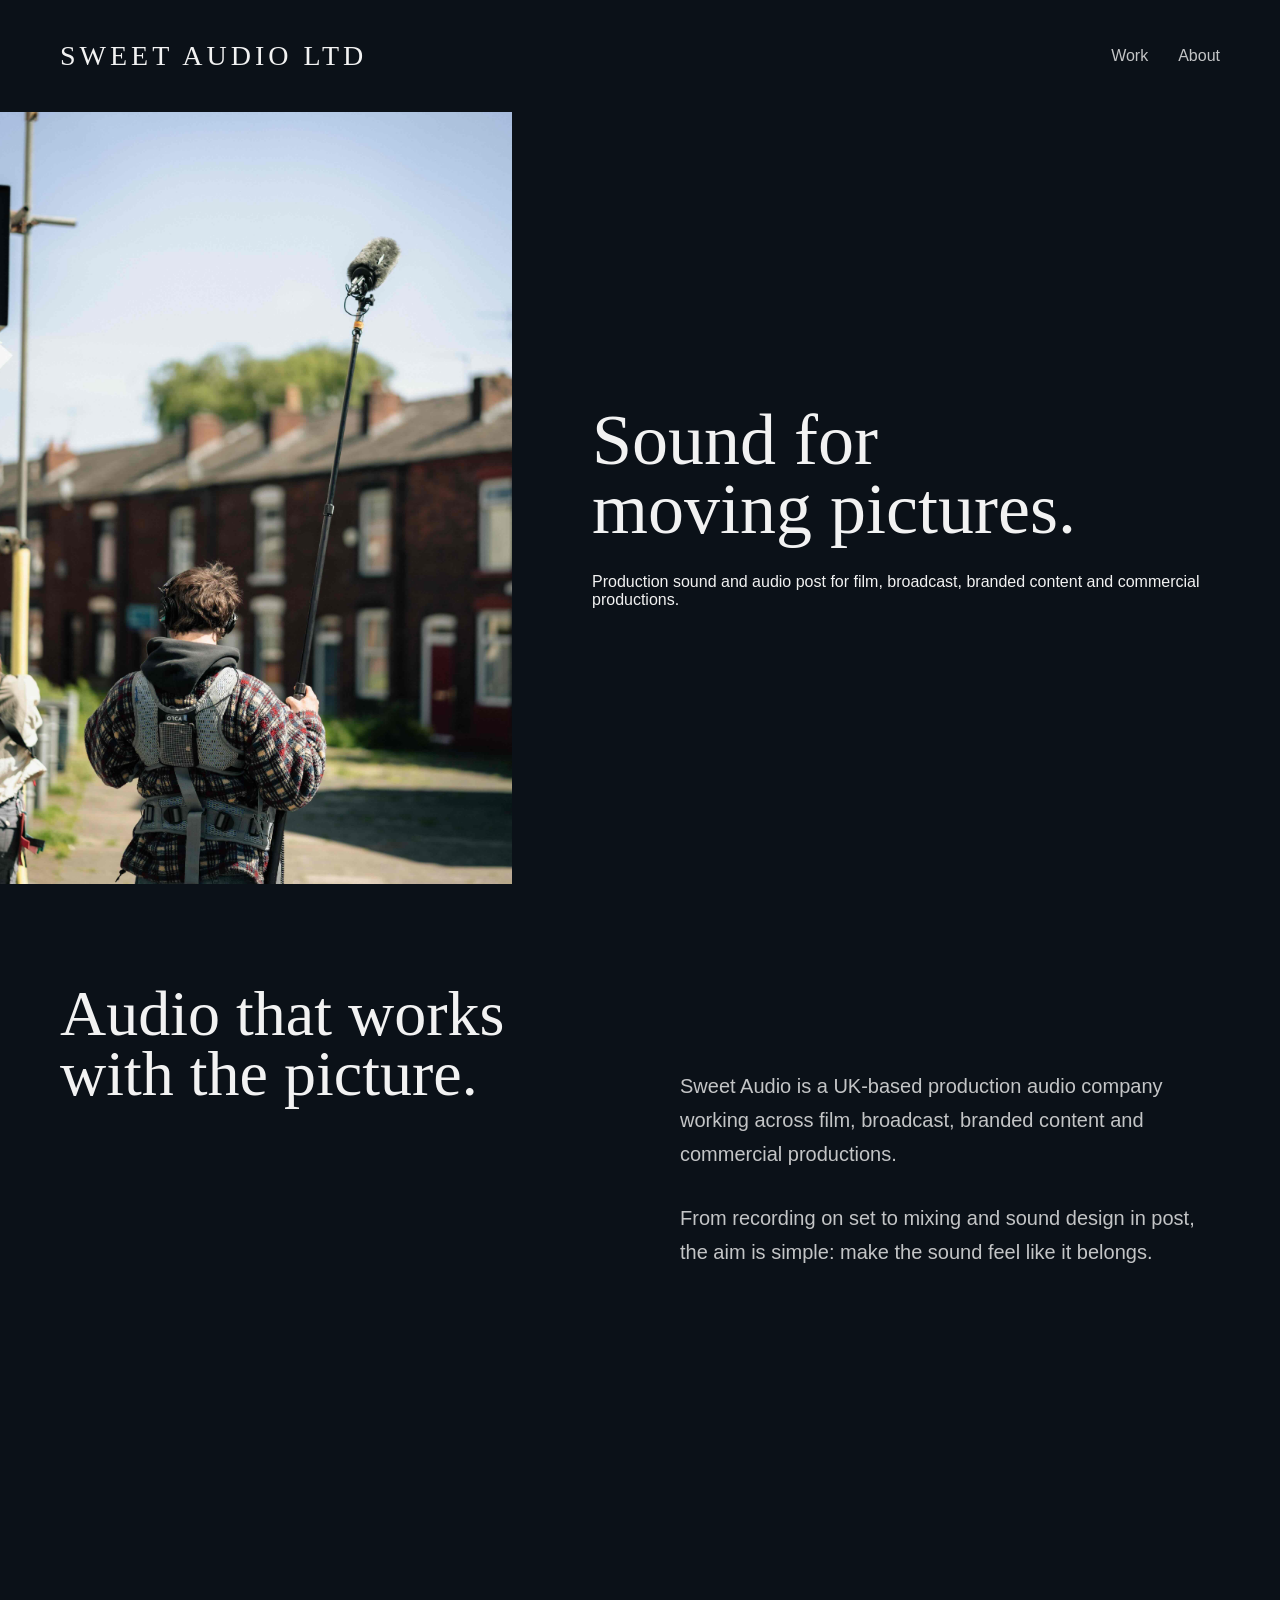
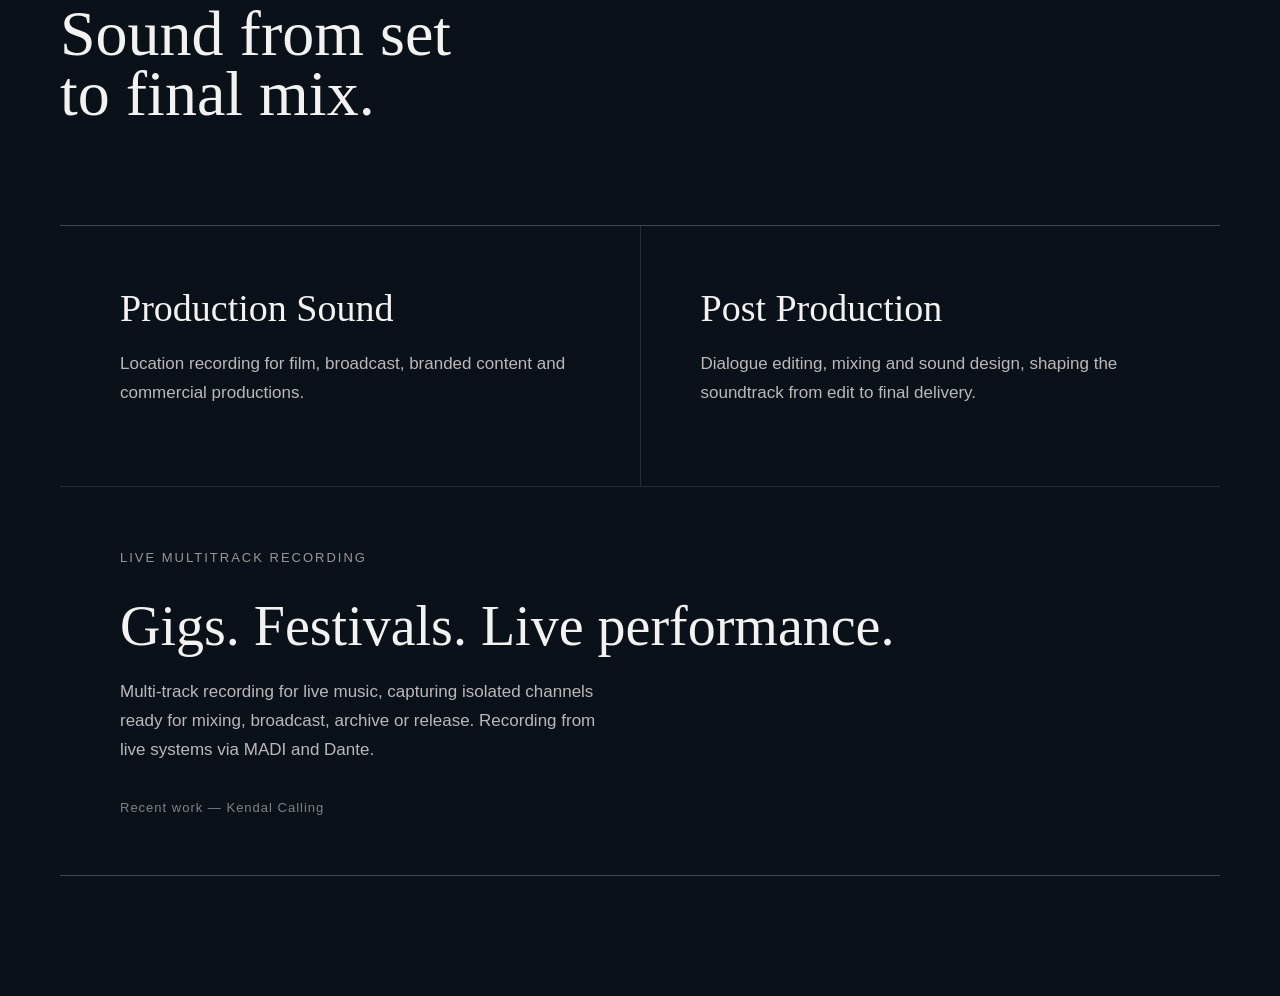
==== about.html @ 5f6ac68c "fix about" ====
<!DOCTYPE html>
<html lang="en">

<head>
  <meta charset="UTF-8">
  <meta name="viewport" content="width=device-width, initial-scale=1.0">

  <title>About — Sweet Audio Ltd</title>

  <link rel="stylesheet" href="css/style.css">
</head>

<body>

 <nav>
  <a class="logo" href="/">SWEET AUDIO LTD</a>

  <div class="nav-links">
    <a href="/work">Work</a>
    <a href="/about">About</a>
  </div>
</nav>

<main>

  <section class="about-intro">

    <div class="about-intro-image">
      <img src="images/bts/portrait.webp" alt="Sweet Audio on set">
    </div>

    <div class="about-intro-text">

      <h1>Sound for<br>moving pictures.</h1>

      <p class="about-lead">
        Production sound and audio post for film, broadcast,
        branded content and commercial productions.
      </p>
    </div>

  </section>
  
  <section class="about-story">

  <div class="about-story-heading">
    <h2>Audio that works<br>with the picture.</h2>
  </div>

  <div class="about-story-text">
    <p>
      Sweet Audio is a UK-based production audio company working across
      film, broadcast, branded content and commercial productions.
    </p>

    <p>
      From recording on set to mixing and sound design in post, the aim
      is simple: make the sound feel like it belongs.
    </p>
  </div>

</section>

<section class="about-services">

  <div class="about-services-heading">
    <h2>Sound from set<br>to final mix.</h2>
  </div>

  <div class="services-grid">

    <div class="service">
      <h3>Production Sound</h3>
      <p>
        Location recording for film, broadcast, branded content
        and commercial productions.
      </p>
    </div>

    <div class="service">
      <h3>Post Production</h3>
      <p>
        Dialogue editing, mixing and sound design, shaping the
        soundtrack from edit to final delivery.
      </p>
    </div>

    <div class="service service-wide">
      <p class="service-kicker">LIVE MULTITRACK RECORDING</p>
      <h3>Gigs. Festivals. Live performance.</h3>
      <p>
        Multi-track recording for live music, capturing isolated
        channels ready for mixing, broadcast, archive or release.
        Recording from live systems via MADI and Dante.
      </p>
      <span class="service-credit">Recent work — Kendal Calling</span>
    </div>

  </div>

</section>

</main>

</body>
</html>
---- css/style.css ----
*{
  margin:0;
  padding:0;
  box-sizing:border-box;
}

body{
  background:#0b1118;
  color:#f2f2f2;
  font-family:'Inter',sans-serif;
}

a{
  color:inherit;
  text-decoration:none;
}

.hero{
  height:100vh;
  position:relative;
  overflow:hidden;
}

.hero-bg{
  position:absolute;
  inset:0;

  background:
    linear-gradient(rgba(5,8,12,.65),rgba(5,8,12,.75)),
    url('../images/bts/hero.webp');

  background-size:cover;
  background-position:center;

  transform:scale(1.03);

  will-change: transform;

  opacity:0;

  animation:
    heroFade 1.2s ease forwards,
    slowZoom 30s linear infinite alternate;
}

@keyframes slowZoom{
  from{
    transform:scale(1.03);
  }

  to{
    transform:scale(1.05);
  }
}

@keyframes heroFade{
  from{
    opacity:0;
  }

  to{
    opacity:1;
  }
}

nav{
  position:relative;
  z-index:2;

  display:flex;
  justify-content:space-between;
  align-items:center;

  padding:40px 60px;
}

.logo{
  font-family:'Cormorant Garamond',serif;
  font-size:28px;
  letter-spacing:4px;
}

.nav-links{
  display:flex;
  gap:30px;
}

.nav-links a{
  opacity:.8;
  transition:.3s;
}

.nav-links a:hover{
  opacity:1;
}

.hero-content{
  position:relative;
  z-index:2;

  max-width:900px;

  padding:140px 60px;
}

.hero-content h1{
  font-family:'Cormorant Garamond',serif;

  font-size:88px;
  line-height:.95;

  font-weight:600;

  margin-bottom:30px;
}

.hero-content p{
  max-width:550px;

  font-size:18px;
  line-height:1.7;

  opacity:.8;

  margin-bottom:40px;
}

.cta{
  border:1px solid rgba(255,255,255,.2);

  padding:16px 28px;

  display:inline-block;

  transition:.3s;
}

.cta:hover{
  background:white;
  color:black;
}

.featured{
  padding:35px 60px;
}

.section-title{
  font-family:'Cormorant Garamond',serif;

  font-size:56px;

  margin-bottom:60px;
}

.projects-grid{
  display:grid;

  grid-template-columns:repeat(auto-fit,minmax(280px,1fr));

  gap:30px;
}

.project-card{
  position:relative;

  overflow:hidden;

  background:#111927;
}

.project-card img{
  width:100%;
  height:500px;

  object-fit:cover;

  transition:1s;
}

.project-card:hover img{
  transform:scale(1.05);
}

.project-overlay{
  position:absolute;

  inset:0;

  display:flex;
  flex-direction:column;
  justify-content:flex-end;

  padding:30px;

  background:linear-gradient(transparent,rgba(0,0,0,.85));
}

.project-overlay h3{
  font-size:30px;

  font-family:'Cormorant Garamond',serif;
}

.project-overlay p{
  opacity:.7;

  margin-top:10px;
}

.logo-strip{
  overflow:hidden;

  padding:20px 0;
  margin-bottom:35px;
  
  background:rgba(255,255,255,.05);

  border-top:1px solid rgba(255,255,255,.06);
  border-bottom:1px solid rgba(255,255,255,.06);
}


.logo-track{
  display:flex;
  align-items:center;

  gap:55px;

  width:max-content;
  cursor:grab;
  user-select:none;

  will-change:transform;
}

.logo-track:active{
  cursor:grabbing;
}

.logo-track img{
  height:70px;

  width:auto;

  object-fit:contain;

  opacity:.8;

  filter:
    grayscale(10%)
    brightness(95%);

  transition:0.5s;
}

.logo-track img:hover{
  opacity:1;

  transform:scale(1.3);

  filter:
    grayscale(0%)
    brightness(100%);
}

.about-preview{
  display:grid;

  grid-template-columns:1fr 1fr;

  min-height:700px;
}

.about-image img{
  width:100%;
  height:100%;

  object-fit:cover;
}

.about-text{
  padding:100px;

  display:flex;
  flex-direction:column;
  justify-content:center;
}

.about-text h2{
  font-size:64px;

  font-family:'Cormorant Garamond',serif;

  margin-bottom:30px;
}

.about-text p{
  line-height:1.8;

  opacity:.8;

  max-width:500px;

  margin-bottom:30px;
}

@media(max-width:900px){

  .hero-content h1{
    font-size:56px;
  }

  nav{
    padding:30px;
  }

  .hero-content{
    padding:120px 30px;
  }

  .featured{
    padding:80px 30px;
  }

  .about-preview{
    grid-template-columns:1fr;
  }

  .about-text{
    padding:60px 30px;
  }

}

.project-fallback{
  height:500px;

  display:flex;
  flex-direction:column;
  justify-content:flex-end;

  padding:40px;

  background:
    linear-gradient(
      rgba(10,15,20,.3),
      rgba(10,15,20,.95)
    ),
    url('../images/bts/hero.jpg');

  background-size:cover;
  background-position:center;

  transition:1s;
}

.project-card:hover .project-fallback{
  transform:scale(1.03);
}

.project-fallback span{
  opacity:.6;

  margin-bottom:12px;

  letter-spacing:2px;

  text-transform:uppercase;

  font-size:12px;
}

.project-fallback h3{
  font-size:38px;

  line-height:1.1;

  font-family:'Cormorant Garamond',serif;
}

.project-overlay span{

  margin-top:12px;

  opacity:.65;

  font-size:14px;

  line-height:1.5;

}

.instagram-section{
    padding: 120px 5vw;
}

.instagram-section h2{
    font-size: 64px;
    font-weight: 300;
    margin-bottom: 60px;
}

.instagram-grid{
    display: grid;
    grid-template-columns: repeat(auto-fit,minmax(320px,1fr));
    gap: 40px;
}

.instagram-media{
    background: #111;
    border-radius: 12px;
    overflow: hidden;
}

.project-card{
  position:relative;

  overflow:hidden;

  background:#111927;

  opacity:0;
  transform:translateY(40px);

  animation:projectFade .8s ease forwards;
}

@keyframes projectFade{

  to{
    opacity:1;
    transform:translateY(0);
  }

}

.about-intro {
  display: grid;
  grid-template-columns: 0.8fr 1.2fr;
  min-height: 80vh;
}

.about-story {
  display: grid;
  grid-template-columns: 1fr 1fr;
  gap: 80px;
  padding: 100px 60px;
  min-height: 600px;
}

.about-story-heading p {
  font-size: 13px;
  letter-spacing: 2px;
  opacity: .6;
  margin-bottom: 30px;
}

.about-story-heading h2 {
  font-family: 'Cormorant Garamond', serif;
  font-size: 64px;
  line-height: .95;
  font-weight: 400;
  margin: 0;
}

.about-story-text {
  align-self: center;
  max-width: 560px;
}

.about-story-text p {
  font-size: 20px;
  line-height: 1.7;
  opacity: .8;
  margin-bottom: 30px;
}

.about-intro-image {
  overflow: hidden;
}

.about-intro-image img {
  width: 100%;
  height: 100%;
  object-fit: cover;
}

.about-intro-text {
  padding: 80px;
  display: flex;
  flex-direction: column;
  justify-content: center;
}

.about-intro-text {
  padding: 80px;
  display: flex;
  flex-direction: column;
  justify-content: center;
}

.about-intro-text h1 {
  font-family:'Cormorant Garamond',serif;
  font-size:72px;
  line-height:.95;
  font-weight:400;
  margin:20px 0 30px;
}

.about-services {
  padding: 120px 60px;
}

.about-services-heading {
  display: grid;
  grid-template-columns: 1fr 1fr;
  gap: 80px;
  margin-bottom: 100px;
}

.about-services-heading p {
  font-size: 13px;
  letter-spacing: 2px;
  opacity: .6;
}

.about-services-heading h2 {
  font-family: 'Cormorant Garamond', serif;
  font-size: 64px;
  line-height: .95;
  font-weight: 400;
  margin: 0;
}

.services-grid {
  display: grid;
  grid-template-columns: 1fr 1fr;
  gap: 1px;
  background: rgba(255,255,255,.12);
  border-top: 1px solid rgba(255,255,255,.12);
  border-bottom: 1px solid rgba(255,255,255,.12);
}

.service {
  padding: 60px;
  min-height: 260px;
  background: #0b1118;
}

.service h3 {
  font-family: 'Cormorant Garamond', serif;
  font-size: 38px;
  font-weight: 400;
  margin-bottom: 20px;
}

.service p {
  max-width: 500px;
  font-size: 17px;
  line-height: 1.7;
  opacity: .75;
}

.service-wide {
  grid-column: 1 / -1;
  min-height: 320px;
}

.service-kicker {
  font-size: 13px !important;
  letter-spacing: 2px;
  opacity: .6 !important;
  margin-bottom: 25px;
}

.service-wide h3 {
  font-size: 56px;
}

.service-credit {
  display: block;
  margin-top: 35px;
  font-size: 13px;
  letter-spacing: 1px;
  opacity: .5;
}
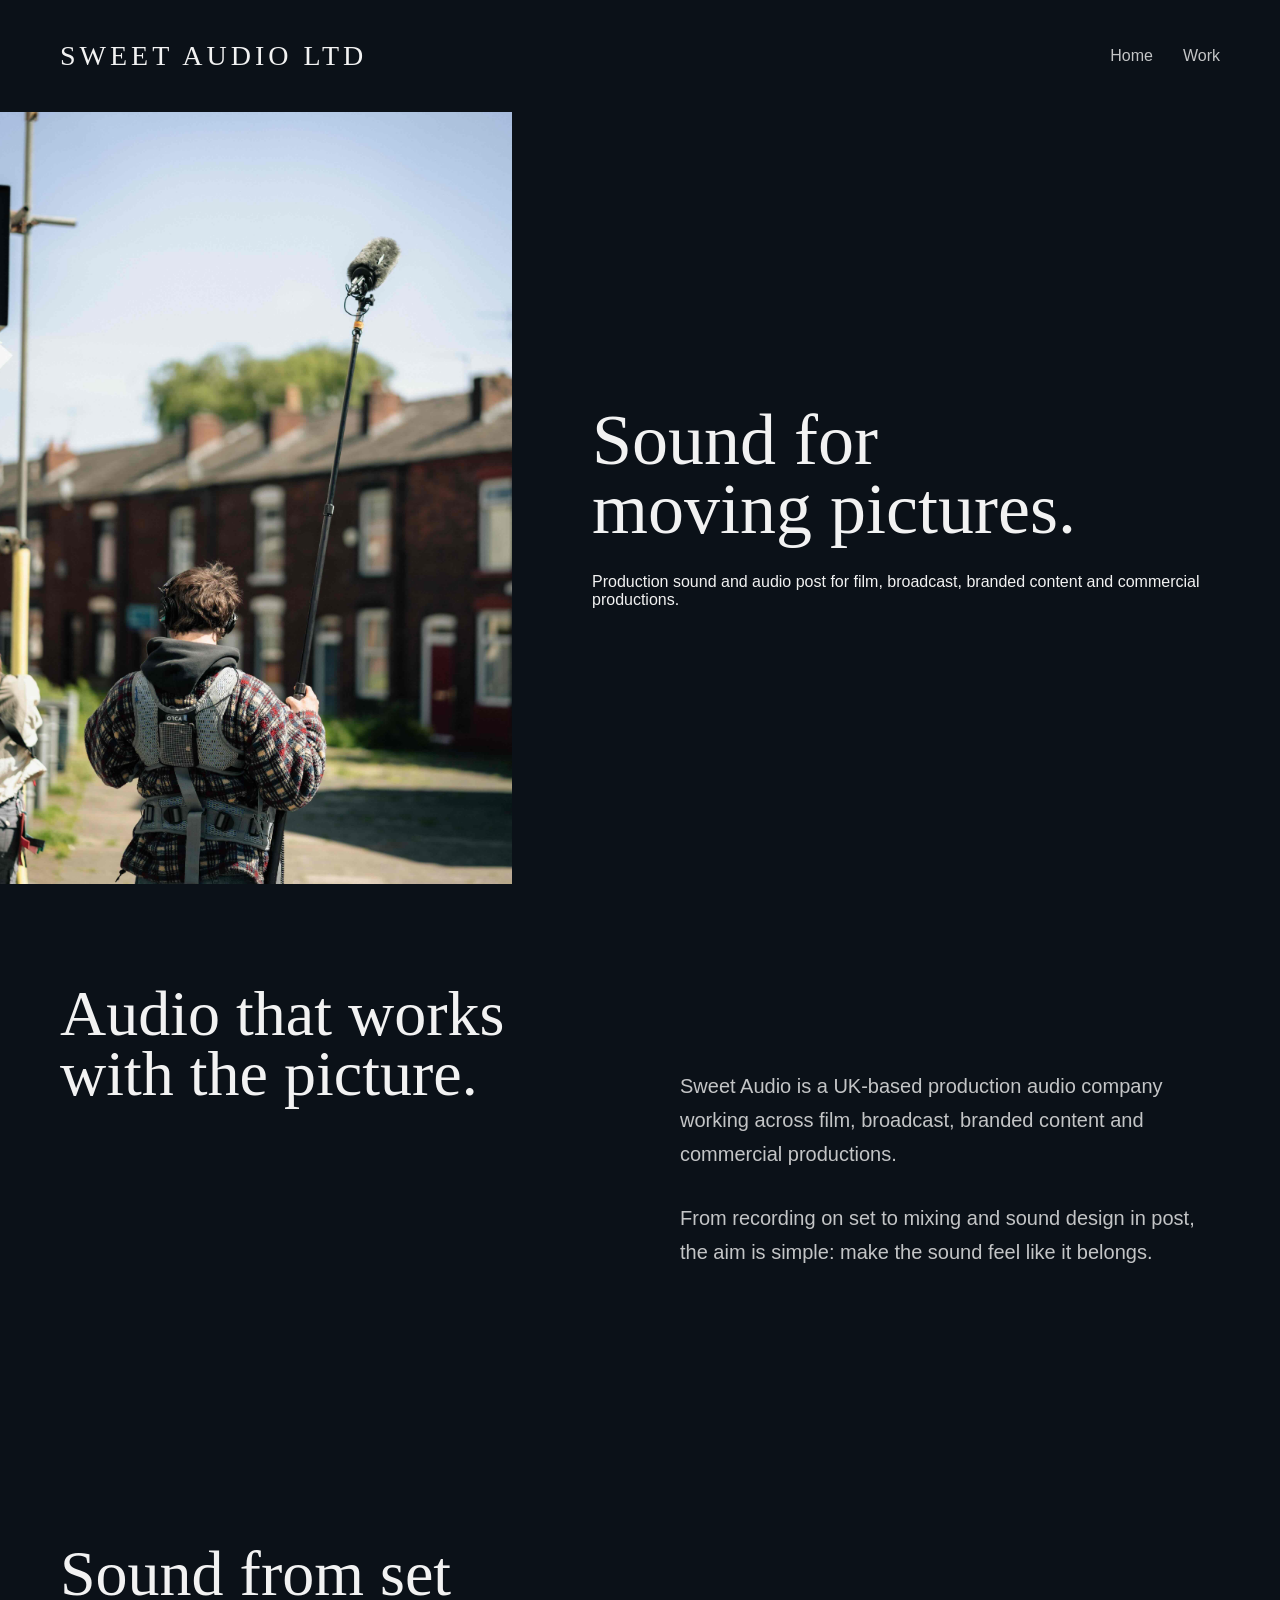
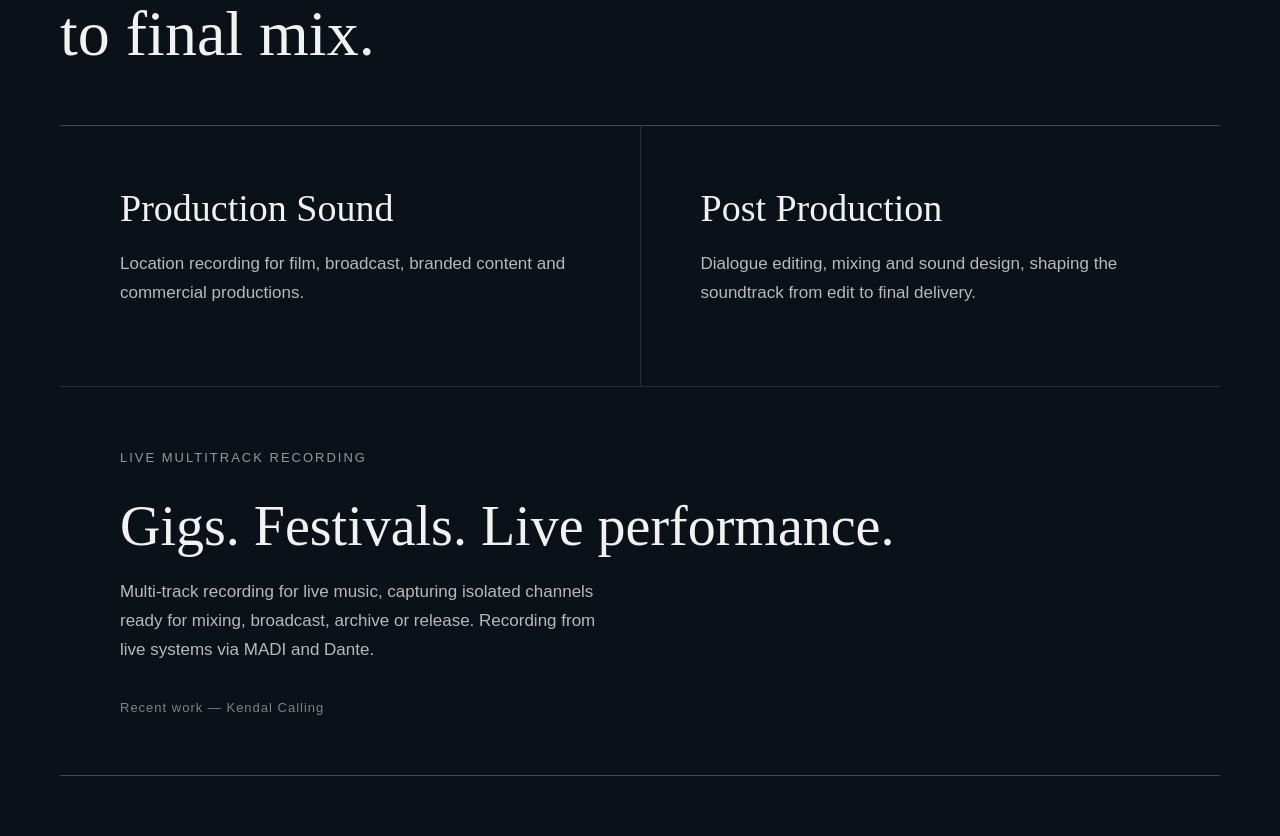
==== commit d11f7213: "nav links" ====
--- a/about.html
+++ b/about.html
@@ -16,9 +16,9 @@
   <a class="logo" href="/">SWEET AUDIO LTD</a>
 
   <div class="nav-links">
-    <a href="/work">Work</a>
-    <a href="/about">About</a>
-  </div>
+  <a href="/">Home</a>
+  <a href="/work">Work</a>
+</div>
 </nav>
 
 <main>
--- a/css/style.css
+++ b/css/style.css
@@ -508,14 +508,14 @@
 }
 
 .about-services {
-  padding: 120px 60px;
+  padding: 60px 60px;
 }
 
 .about-services-heading {
   display: grid;
   grid-template-columns: 1fr 1fr;
   gap: 80px;
-  margin-bottom: 100px;
+  margin-bottom: 60px;
 }
 
 .about-services-heading p {
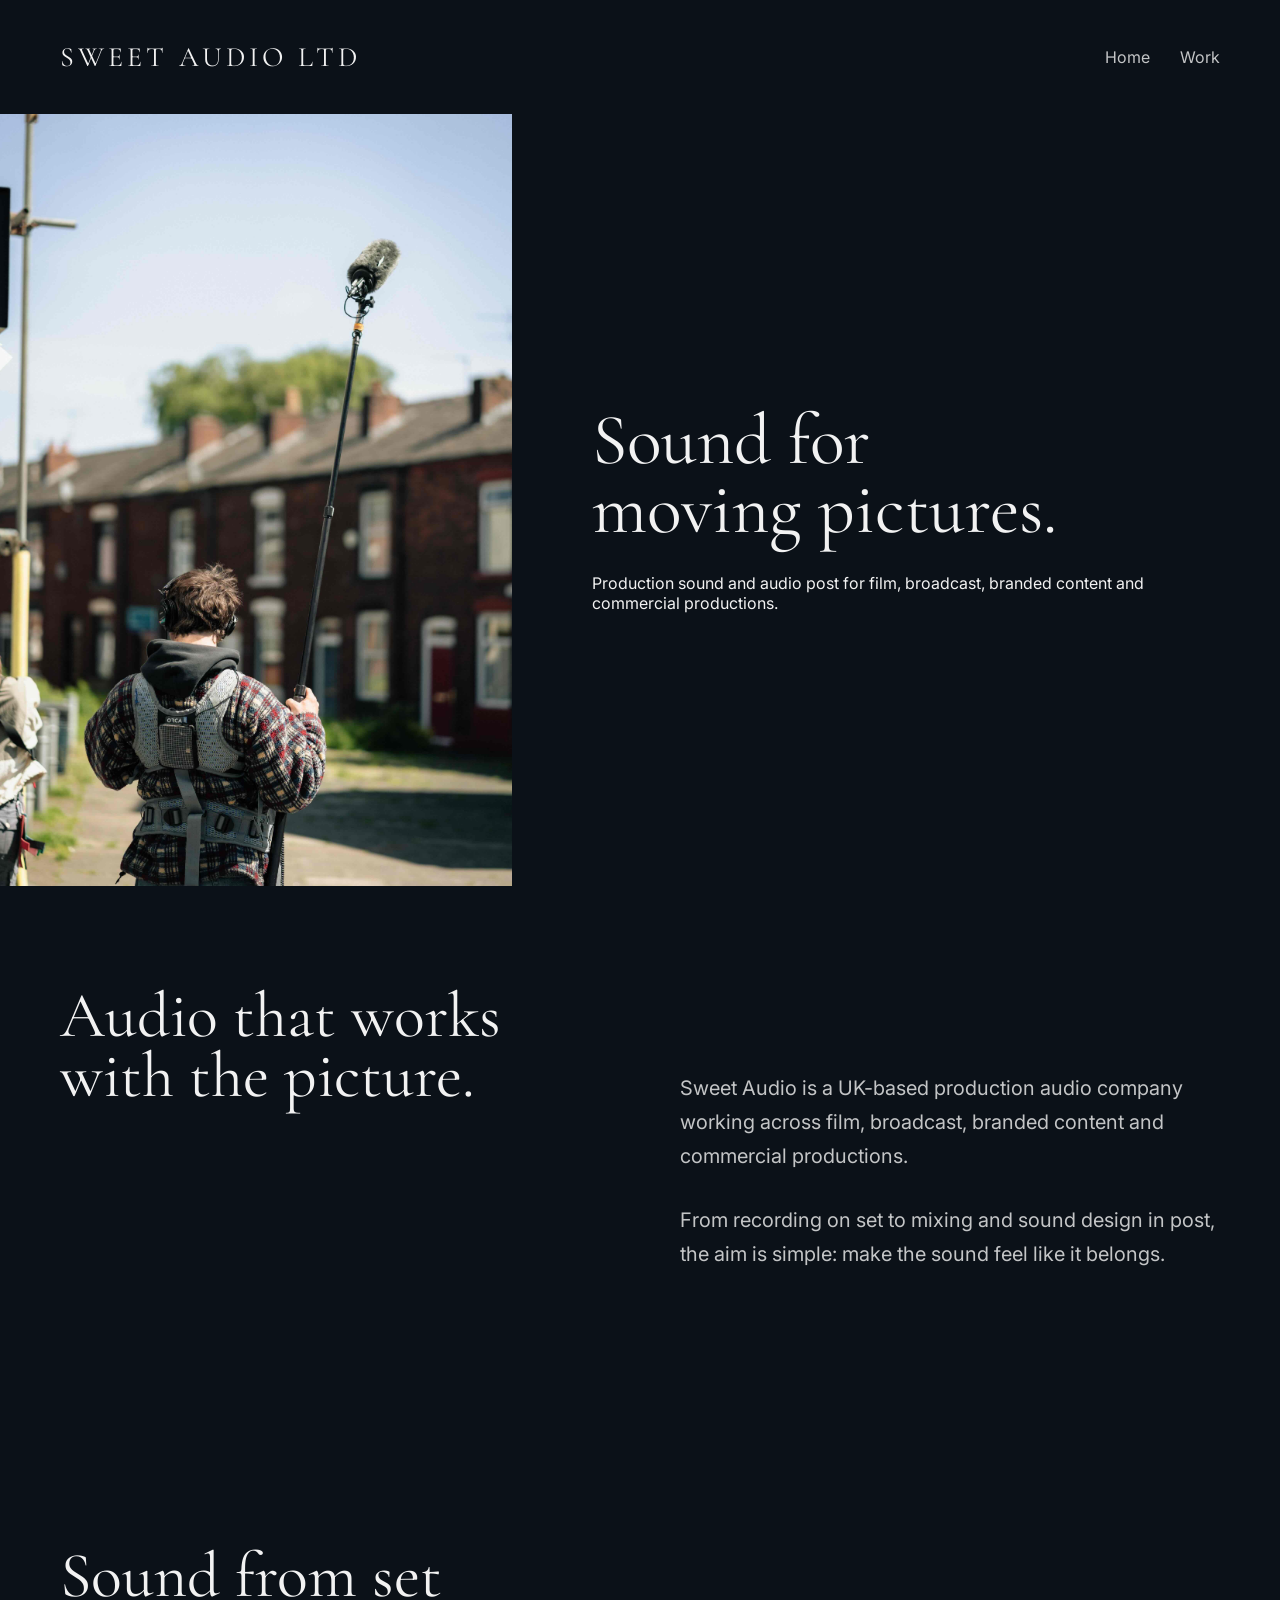
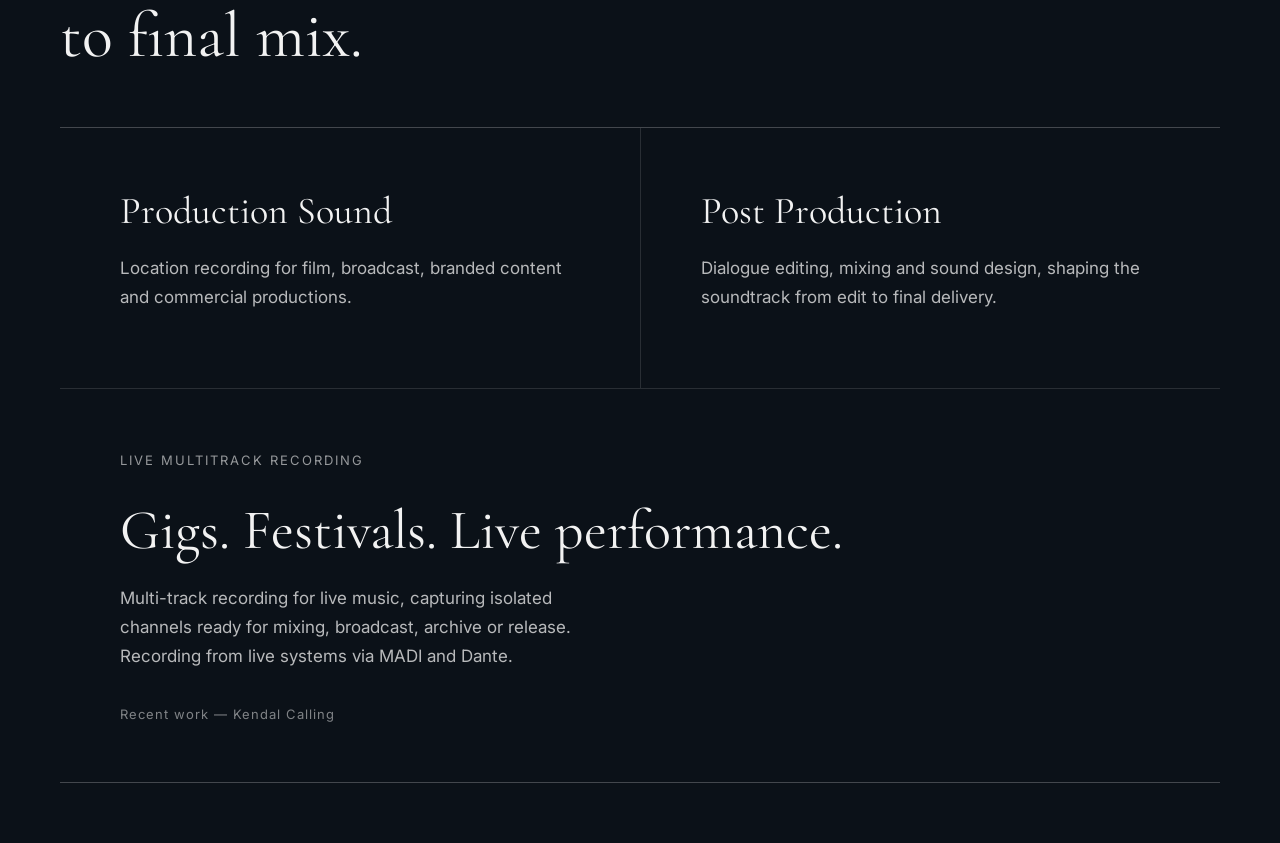
==== commit 8d141b80: "nav font" ====
--- a/about.html
+++ b/about.html
@@ -8,6 +8,8 @@
   <title>About — Sweet Audio Ltd</title>
 
   <link rel="stylesheet" href="css/style.css">
+  <link rel="preconnect" href="https://fonts.googleapis.com">
+<link href="https://fonts.googleapis.com/css2?family=Cormorant+Garamond:wght@400;600&family=Inter:wght@300;400;500;600&display=swap" rel="stylesheet">
 </head>
 
 <body>
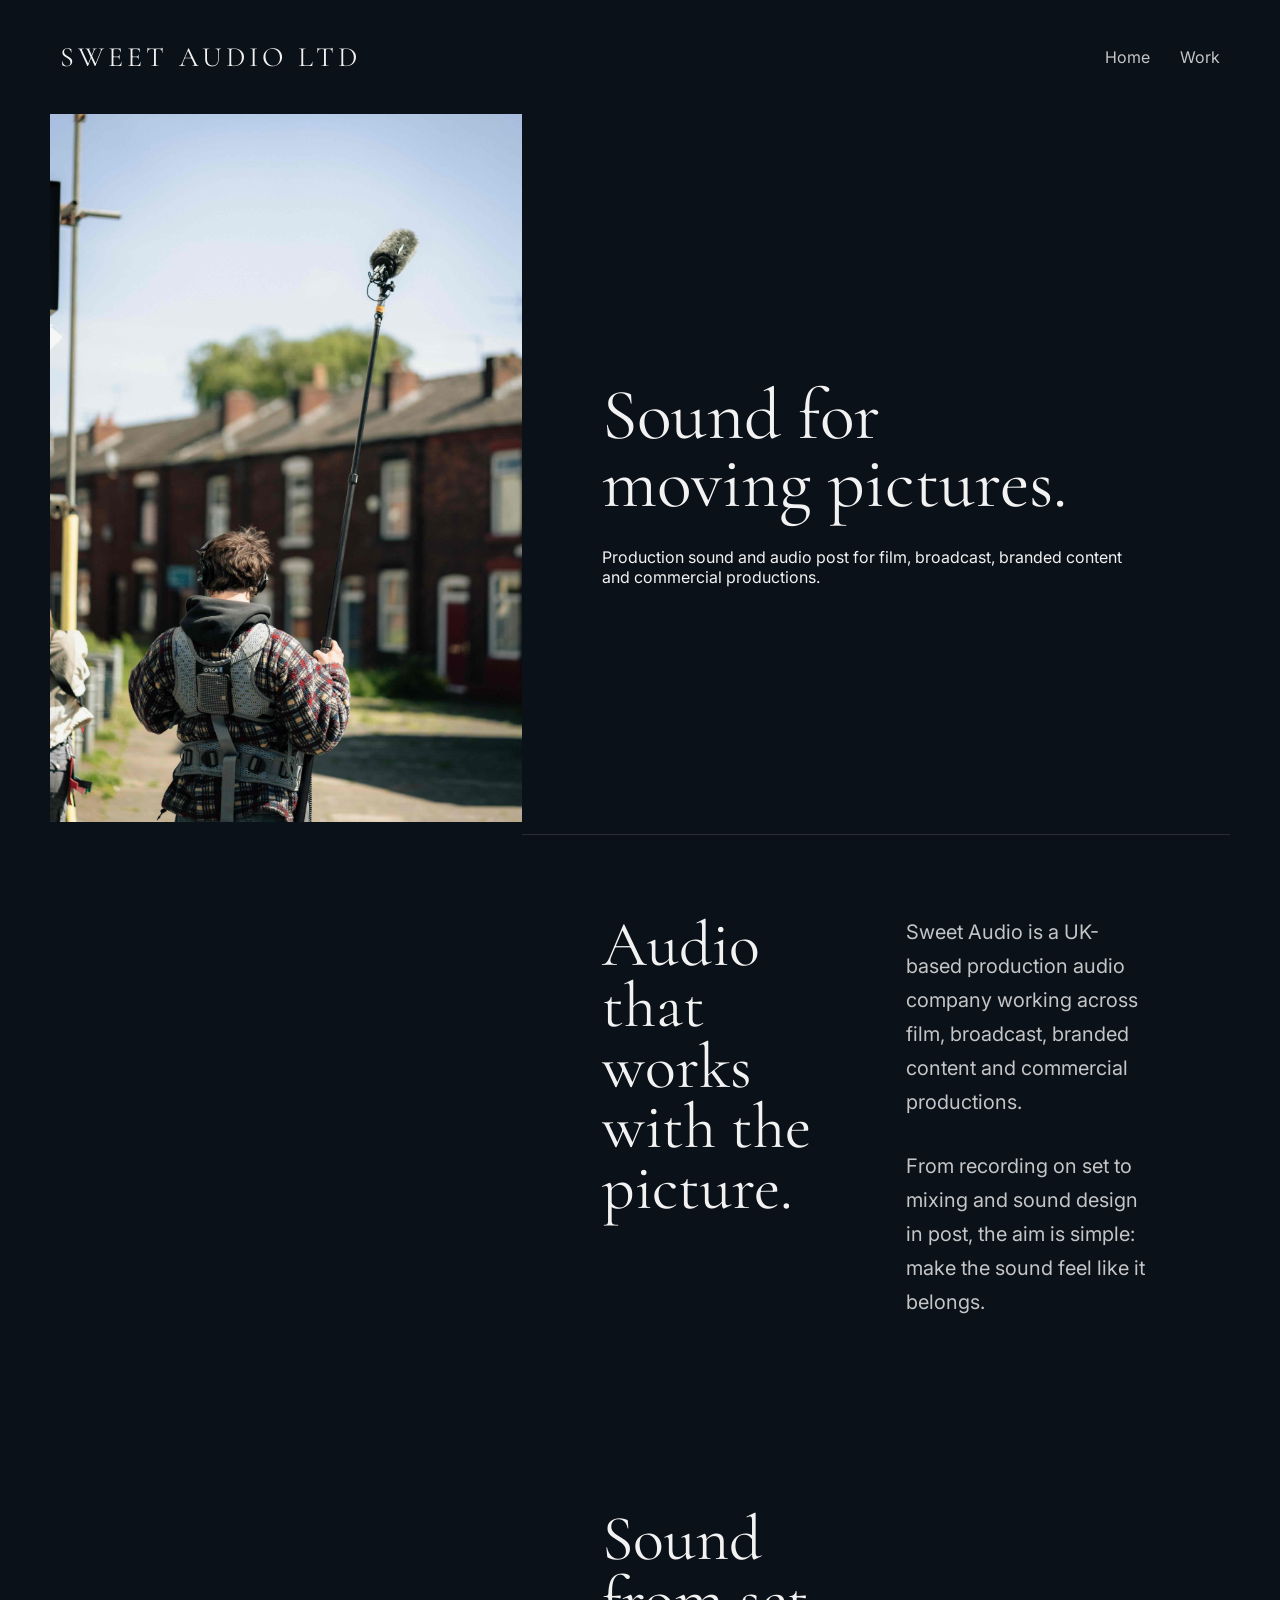
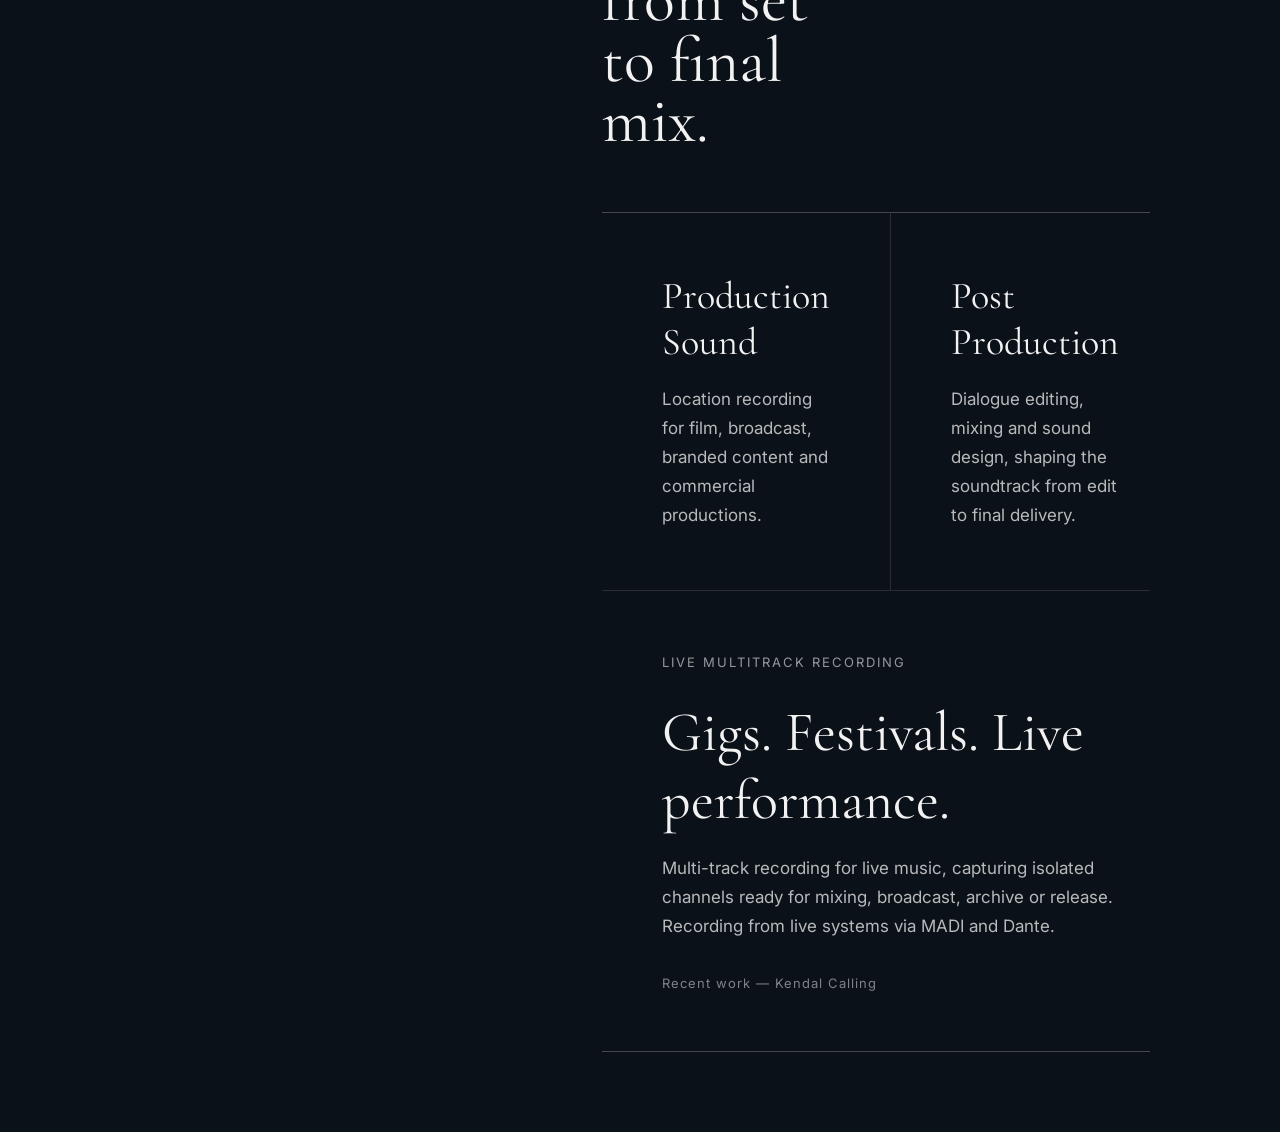
==== commit e03c7d93: "about structure" ====
--- a/about.html
+++ b/about.html
@@ -25,14 +25,15 @@
 
 <main>
 
-  <section class="about-intro">
+<section class="about-intro">
 
-    <div class="about-intro-image">
-      <img src="images/bts/portrait.webp" alt="Sweet Audio on set">
-    </div>
+  <div class="about-intro-image">
+    <img src="images/bts/portrait.webp" alt="Sweet Audio on set">
+  </div>
+
+  <div class="about-right">
 
     <div class="about-intro-text">
-
       <h1>Sound for<br>moving pictures.</h1>
 
       <p class="about-lead">
@@ -41,67 +42,70 @@
       </p>
     </div>
 
-  </section>
-  
-  <section class="about-story">
 
-  <div class="about-story-heading">
-    <h2>Audio that works<br>with the picture.</h2>
-  </div>
+    <section class="about-story">
 
-  <div class="about-story-text">
-    <p>
-      Sweet Audio is a UK-based production audio company working across
-      film, broadcast, branded content and commercial productions.
-    </p>
+      <div class="about-story-heading">
+        <h2>Audio that works<br>with the picture.</h2>
+      </div>
 
-    <p>
-      From recording on set to mixing and sound design in post, the aim
-      is simple: make the sound feel like it belongs.
-    </p>
-  </div>
+      <div class="about-story-text">
+        <p>
+          Sweet Audio is a UK-based production audio company working across
+          film, broadcast, branded content and commercial productions.
+        </p>
 
-</section>
+        <p>
+          From recording on set to mixing and sound design in post, the aim
+          is simple: make the sound feel like it belongs.
+        </p>
+      </div>
 
-<section class="about-services">
+    </section>
 
-  <div class="about-services-heading">
-    <h2>Sound from set<br>to final mix.</h2>
-  </div>
 
-  <div class="services-grid">
+    <section class="about-services">
 
-    <div class="service">
-      <h3>Production Sound</h3>
-      <p>
-        Location recording for film, broadcast, branded content
-        and commercial productions.
-      </p>
-    </div>
+      <div class="about-services-heading">
+        <h2>Sound from set<br>to final mix.</h2>
+      </div>
 
-    <div class="service">
-      <h3>Post Production</h3>
-      <p>
-        Dialogue editing, mixing and sound design, shaping the
-        soundtrack from edit to final delivery.
-      </p>
-    </div>
+      <div class="services-grid">
 
-    <div class="service service-wide">
-      <p class="service-kicker">LIVE MULTITRACK RECORDING</p>
-      <h3>Gigs. Festivals. Live performance.</h3>
-      <p>
-        Multi-track recording for live music, capturing isolated
-        channels ready for mixing, broadcast, archive or release.
-        Recording from live systems via MADI and Dante.
-      </p>
-      <span class="service-credit">Recent work — Kendal Calling</span>
-    </div>
+        <div class="service">
+          <h3>Production Sound</h3>
+          <p>
+            Location recording for film, broadcast, branded content
+            and commercial productions.
+          </p>
+        </div>
+
+        <div class="service">
+          <h3>Post Production</h3>
+          <p>
+            Dialogue editing, mixing and sound design, shaping the
+            soundtrack from edit to final delivery.
+          </p>
+        </div>
+
+        <div class="service service-wide">
+          <p class="service-kicker">LIVE MULTITRACK RECORDING</p>
+          <h3>Gigs. Festivals. Live performance.</h3>
+          <p>
+            Multi-track recording for live music, capturing isolated
+            channels ready for mixing, broadcast, archive or release.
+            Recording from live systems via MADI and Dante.
+          </p>
+          <span class="service-credit">Recent work — Kendal Calling</span>
+        </div>
+
+      </div>
+
+    </section>
 
   </div>
 
 </section>
-
 </main>
 
 </body>
--- a/css/style.css
+++ b/css/style.css
@@ -263,12 +263,11 @@
     brightness(100%);
 }
 
-.about-preview{
-  display:grid;
-
-  grid-template-columns:1fr 1fr;
-
-  min-height:700px;
+.about-preview {
+  display: grid;
+  grid-template-columns: 1fr 1fr;
+  min-height: 700px;
+  margin: 0 50px;
 }
 
 .about-image img{
@@ -437,15 +436,21 @@
 .about-intro {
   display: grid;
   grid-template-columns: 0.8fr 1.2fr;
-  min-height: 80vh;
+  margin: 0 50px;
+  align-items: start;
+}
+
+.about-right {
+  min-width: 0;
 }
 
 .about-story {
   display: grid;
   grid-template-columns: 1fr 1fr;
-  gap: 80px;
-  padding: 100px 60px;
-  min-height: 600px;
+  gap: 60px;
+  padding: 80px;
+  min-height: 0;
+  border-top: 1px solid rgba(255,255,255,.12);
 }
 
 .about-story-heading p {
@@ -486,6 +491,7 @@
 }
 
 .about-intro-text {
+  min-height: 80vh;
   padding: 80px;
   display: flex;
   flex-direction: column;
@@ -508,7 +514,7 @@
 }
 
 .about-services {
-  padding: 60px 60px;
+  padding: 80px;
 }
 
 .about-services-heading {
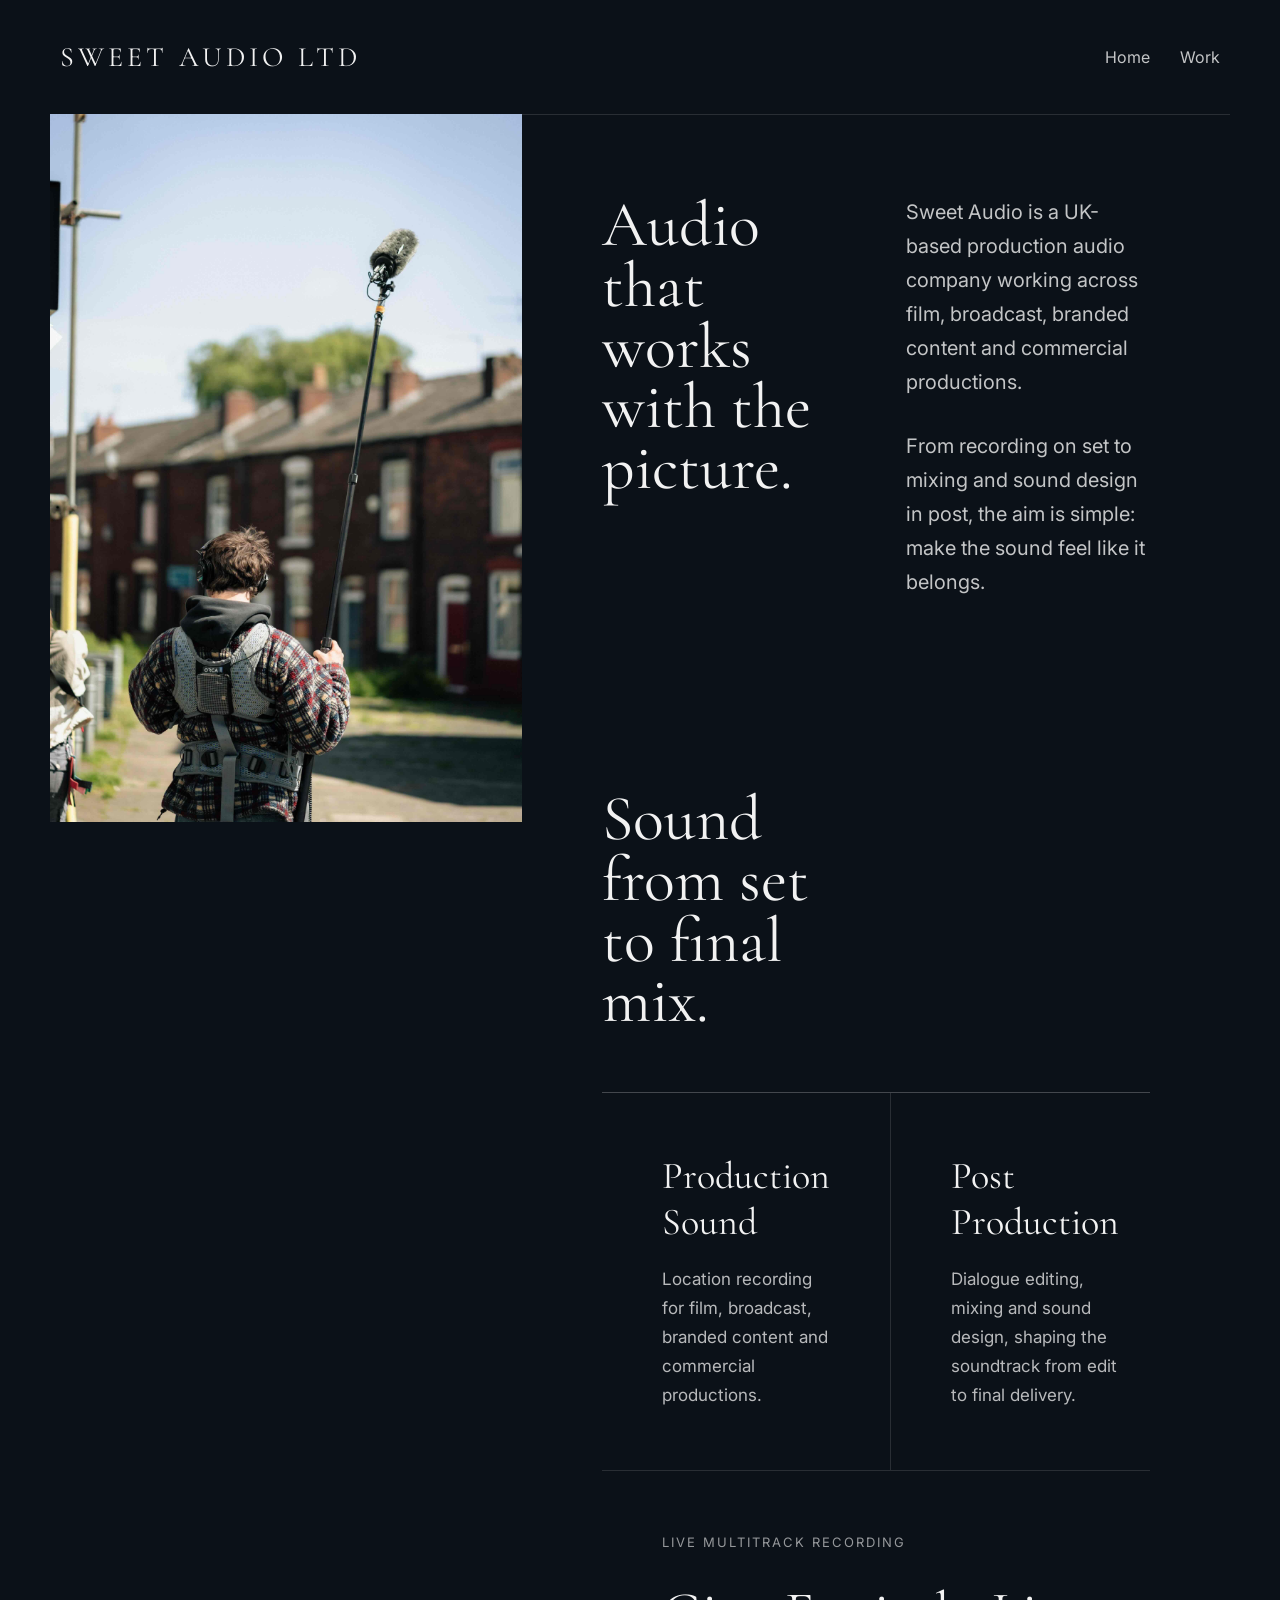
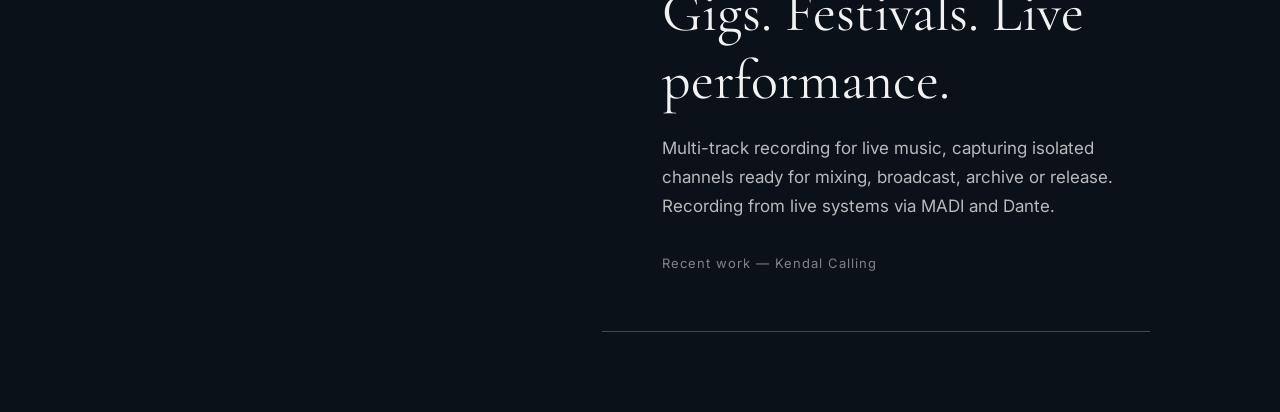
==== commit 18768944: "Update about.html" ====
--- a/about.html
+++ b/about.html
@@ -32,16 +32,6 @@
   </div>
 
   <div class="about-right">
-
-    <div class="about-intro-text">
-      <h1>Sound for<br>moving pictures.</h1>
-
-      <p class="about-lead">
-        Production sound and audio post for film, broadcast,
-        branded content and commercial productions.
-      </p>
-    </div>
-
 
     <section class="about-story">
 
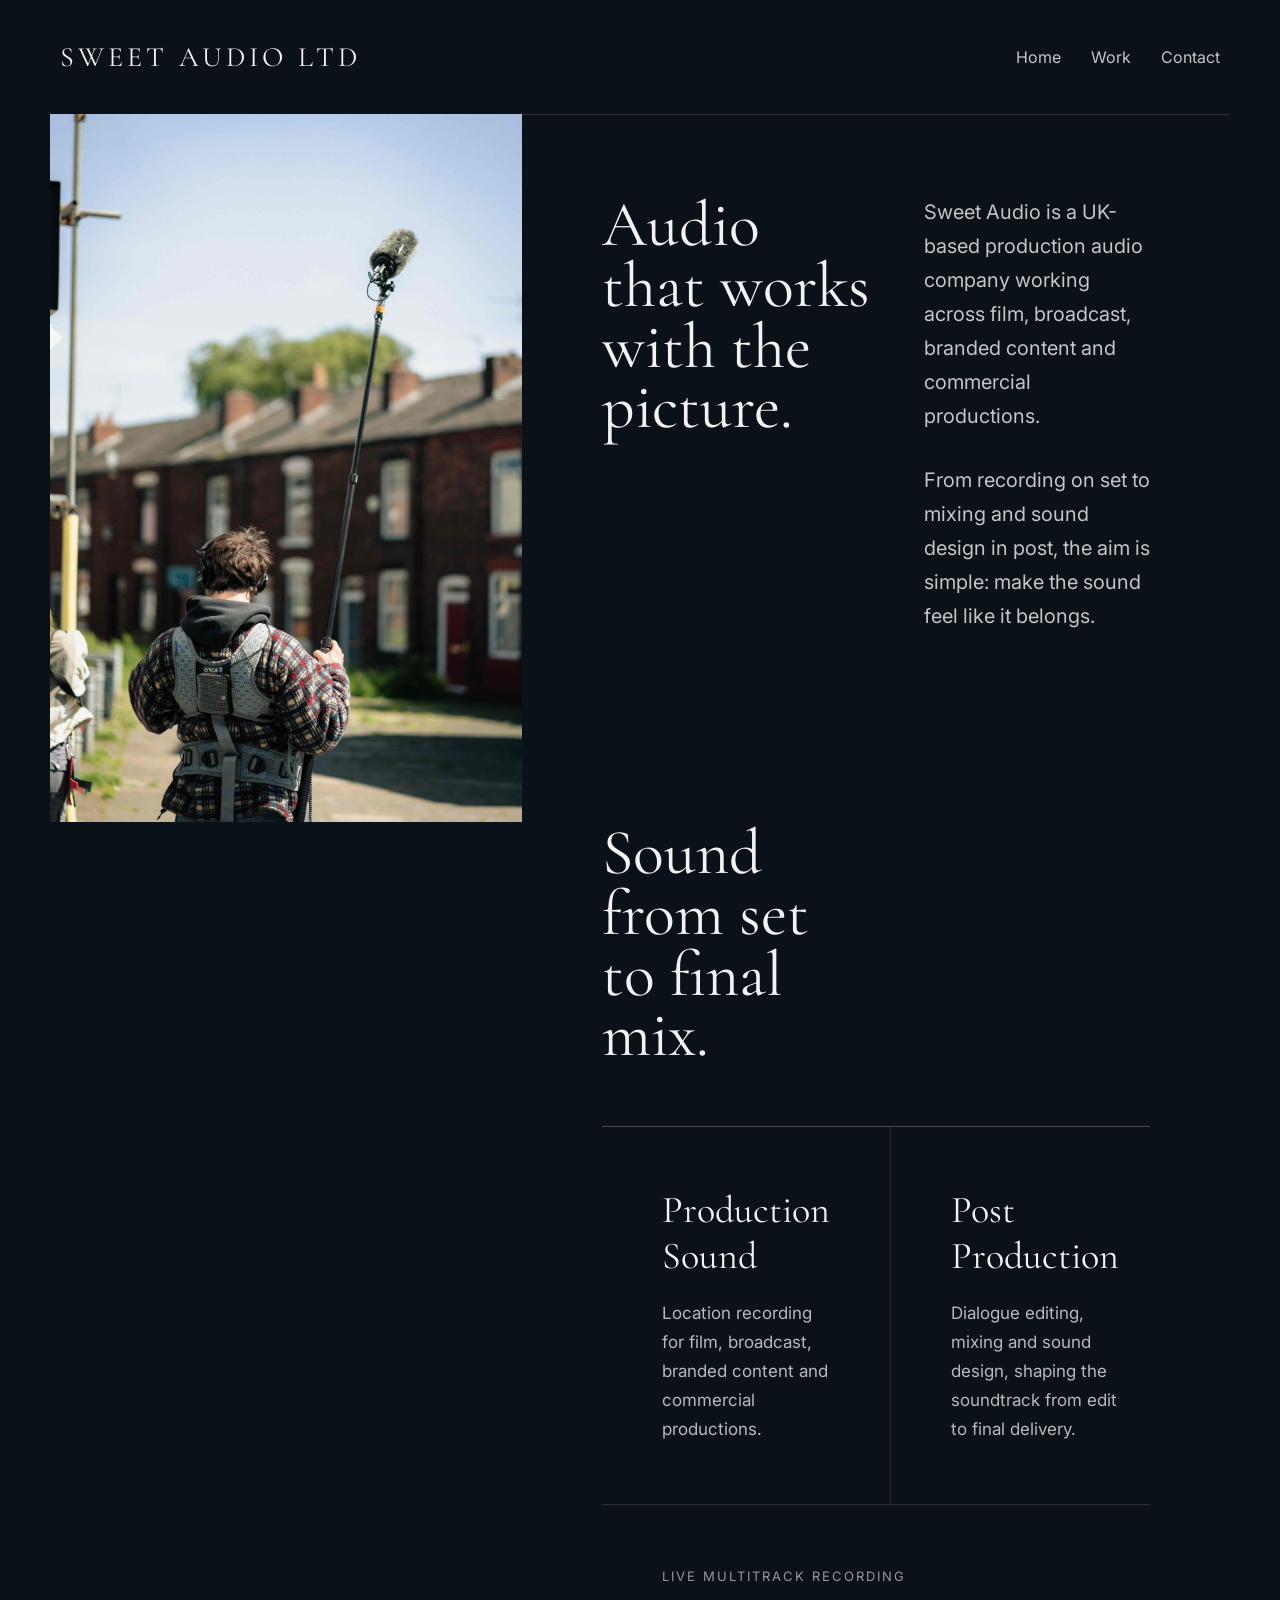
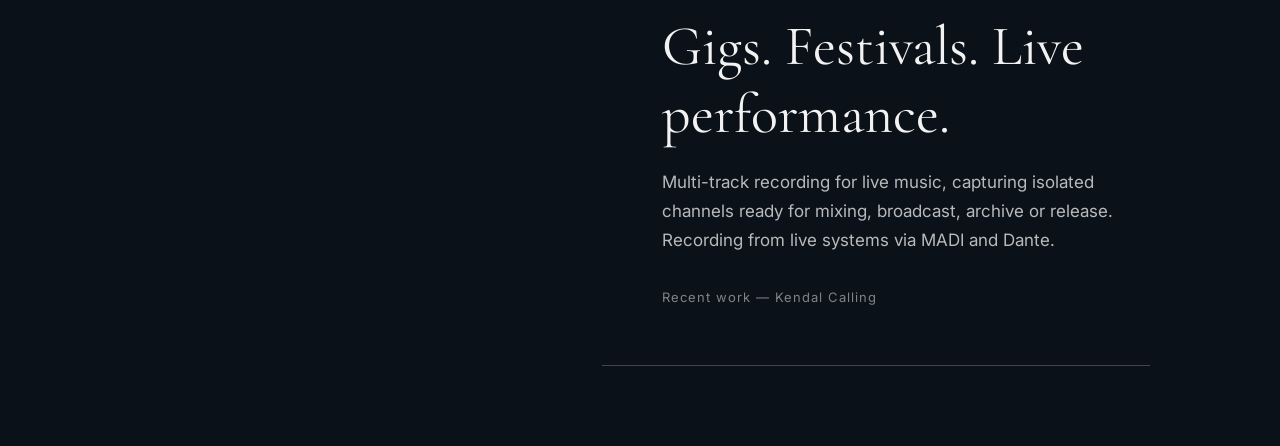
==== commit a0feac10: "add contact page" ====
--- a/about.html
+++ b/about.html
@@ -20,6 +20,7 @@
   <div class="nav-links">
   <a href="/">Home</a>
   <a href="/work">Work</a>
+  <a href="/contact">Contact</a>
 </div>
 </nav>
 
--- a/css/style.css
+++ b/css/style.css
@@ -446,8 +446,8 @@
 
 .about-story {
   display: grid;
-  grid-template-columns: 1fr 1fr;
-  gap: 60px;
+  grid-template-columns: 1.2fr 1fr;
+  gap: 50px;
   padding: 80px;
   min-height: 0;
   border-top: 1px solid rgba(255,255,255,.12);
@@ -519,7 +519,7 @@
 
 .about-services-heading {
   display: grid;
-  grid-template-columns: 1fr 1fr;
+  grid-template-columns: 1.2fr 1fr;
   gap: 80px;
   margin-bottom: 60px;
 }
@@ -589,4 +589,53 @@
   font-size: 13px;
   letter-spacing: 1px;
   opacity: .5;
+}
+
+.contact-page {
+  min-height: calc(100vh - 120px);
+  display: flex;
+  align-items: center;
+  justify-content: center;
+  padding: 80px 50px;
+}
+
+.contact-content {
+  width: min(600px, 100%);
+  text-align: center;
+}
+
+.contact-content h1 {
+  font-family: "Cormorant Garamond", serif;
+  font-size: clamp(48px, 6vw, 80px);
+  font-weight: 400;
+  margin: 0 0 60px;
+}
+
+.contact-links {
+  display: flex;
+  flex-direction: column;
+  align-items: center;
+  gap: 24px;
+}
+
+.contact-link {
+  display: flex;
+  align-items: center;
+  justify-content: center;
+  gap: 18px;
+  color: #fff;
+  text-decoration: none;
+  font-size: 18px;
+  opacity: .8;
+  transition: opacity .3s ease;
+}
+
+.contact-link:hover {
+  opacity: 1;
+}
+
+.contact-link img {
+  width: 24px;
+  height: 24px;
+  object-fit: contain;
 }
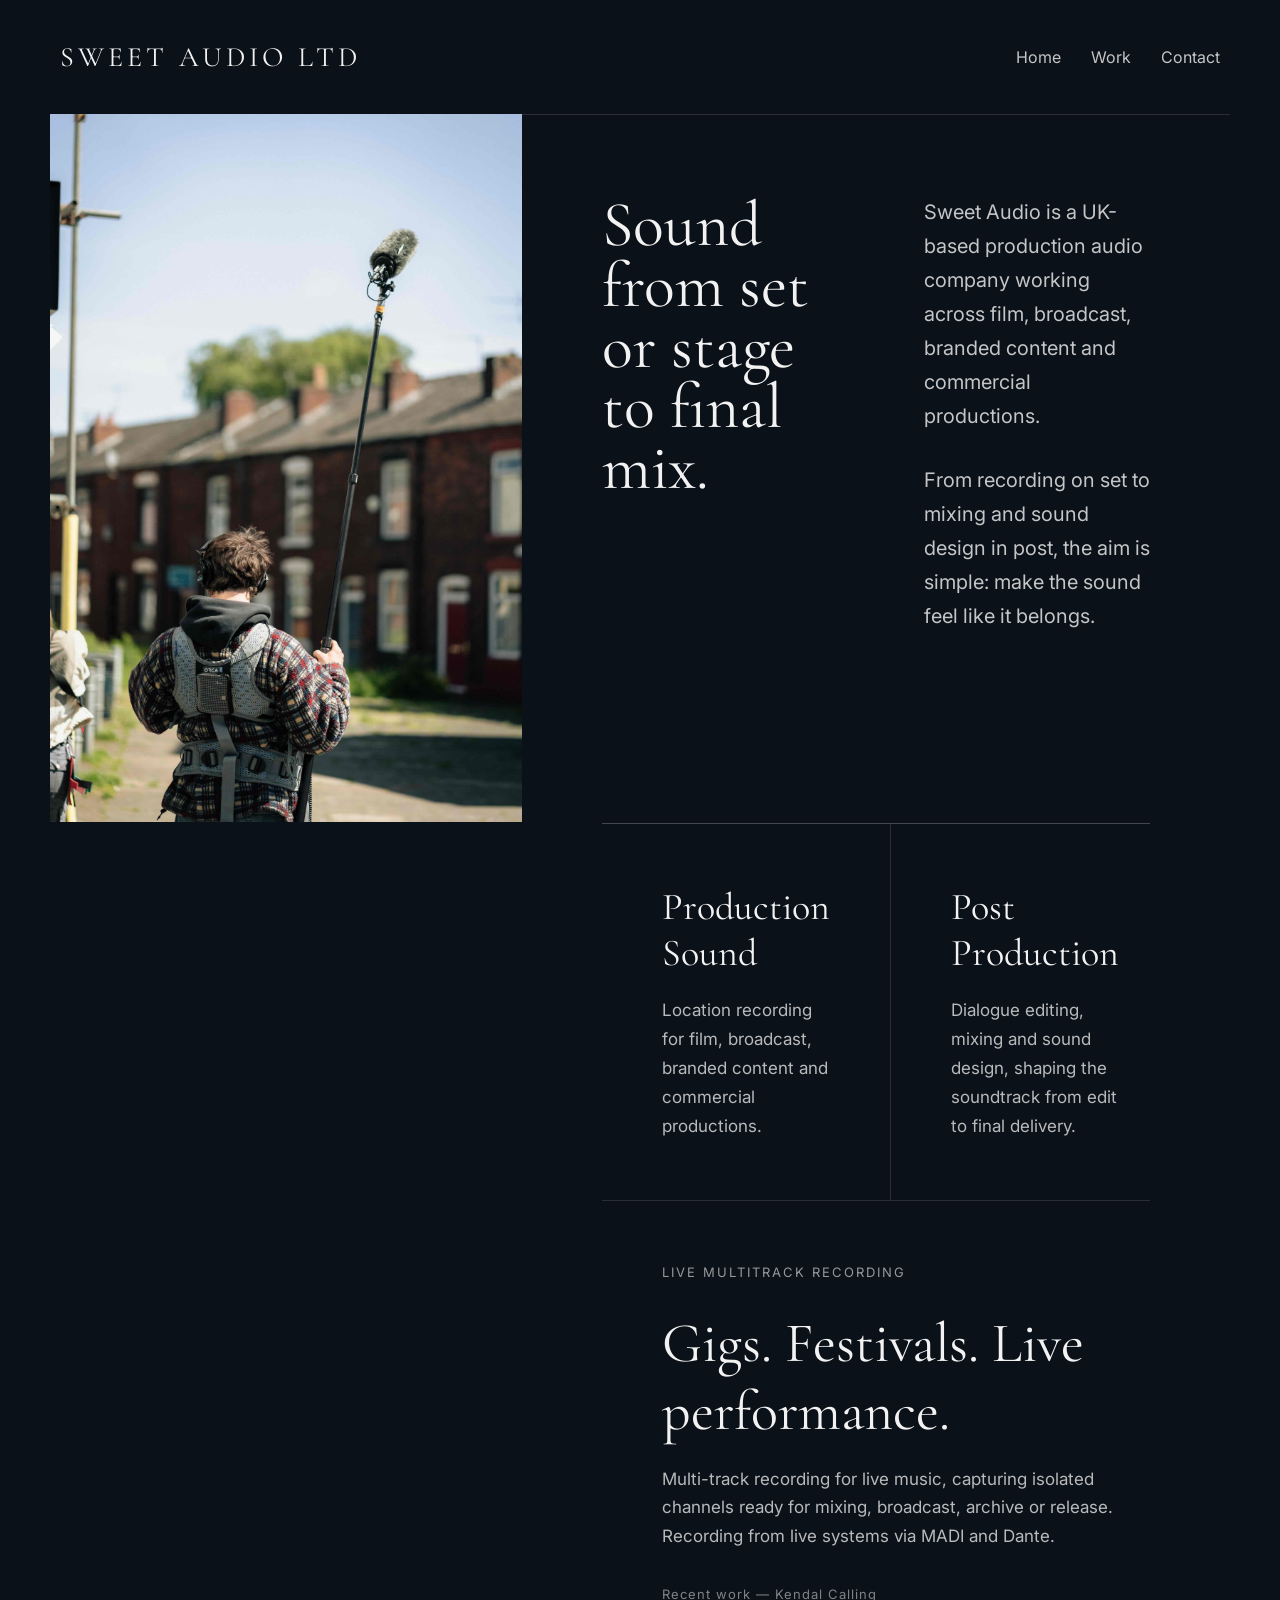
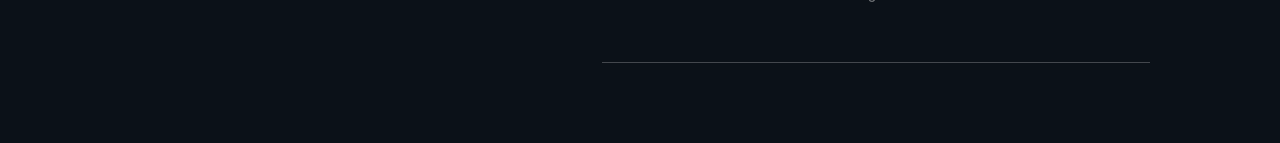
==== commit 214f1e0d: "Update about.html" ====
--- a/about.html
+++ b/about.html
@@ -37,7 +37,7 @@
     <section class="about-story">
 
       <div class="about-story-heading">
-        <h2>Audio that works<br>with the picture.</h2>
+        <h2>Sound from set or stage<br>to final mix.</h2>
       </div>
 
       <div class="about-story-text">
@@ -56,10 +56,6 @@
 
 
     <section class="about-services">
-
-      <div class="about-services-heading">
-        <h2>Sound from set<br>to final mix.</h2>
-      </div>
 
       <div class="services-grid">
 
--- a/css/style.css
+++ b/css/style.css
@@ -596,7 +596,7 @@
   display: flex;
   align-items: center;
   justify-content: center;
-  padding: 80px 50px;
+  padding: 40px 50px 120px;
 }
 
 .contact-content {
@@ -635,7 +635,7 @@
 }
 
 .contact-link img {
-  width: 24px;
-  height: 24px;
+  width: 40px;
+  height: 40px;
   object-fit: contain;
 }
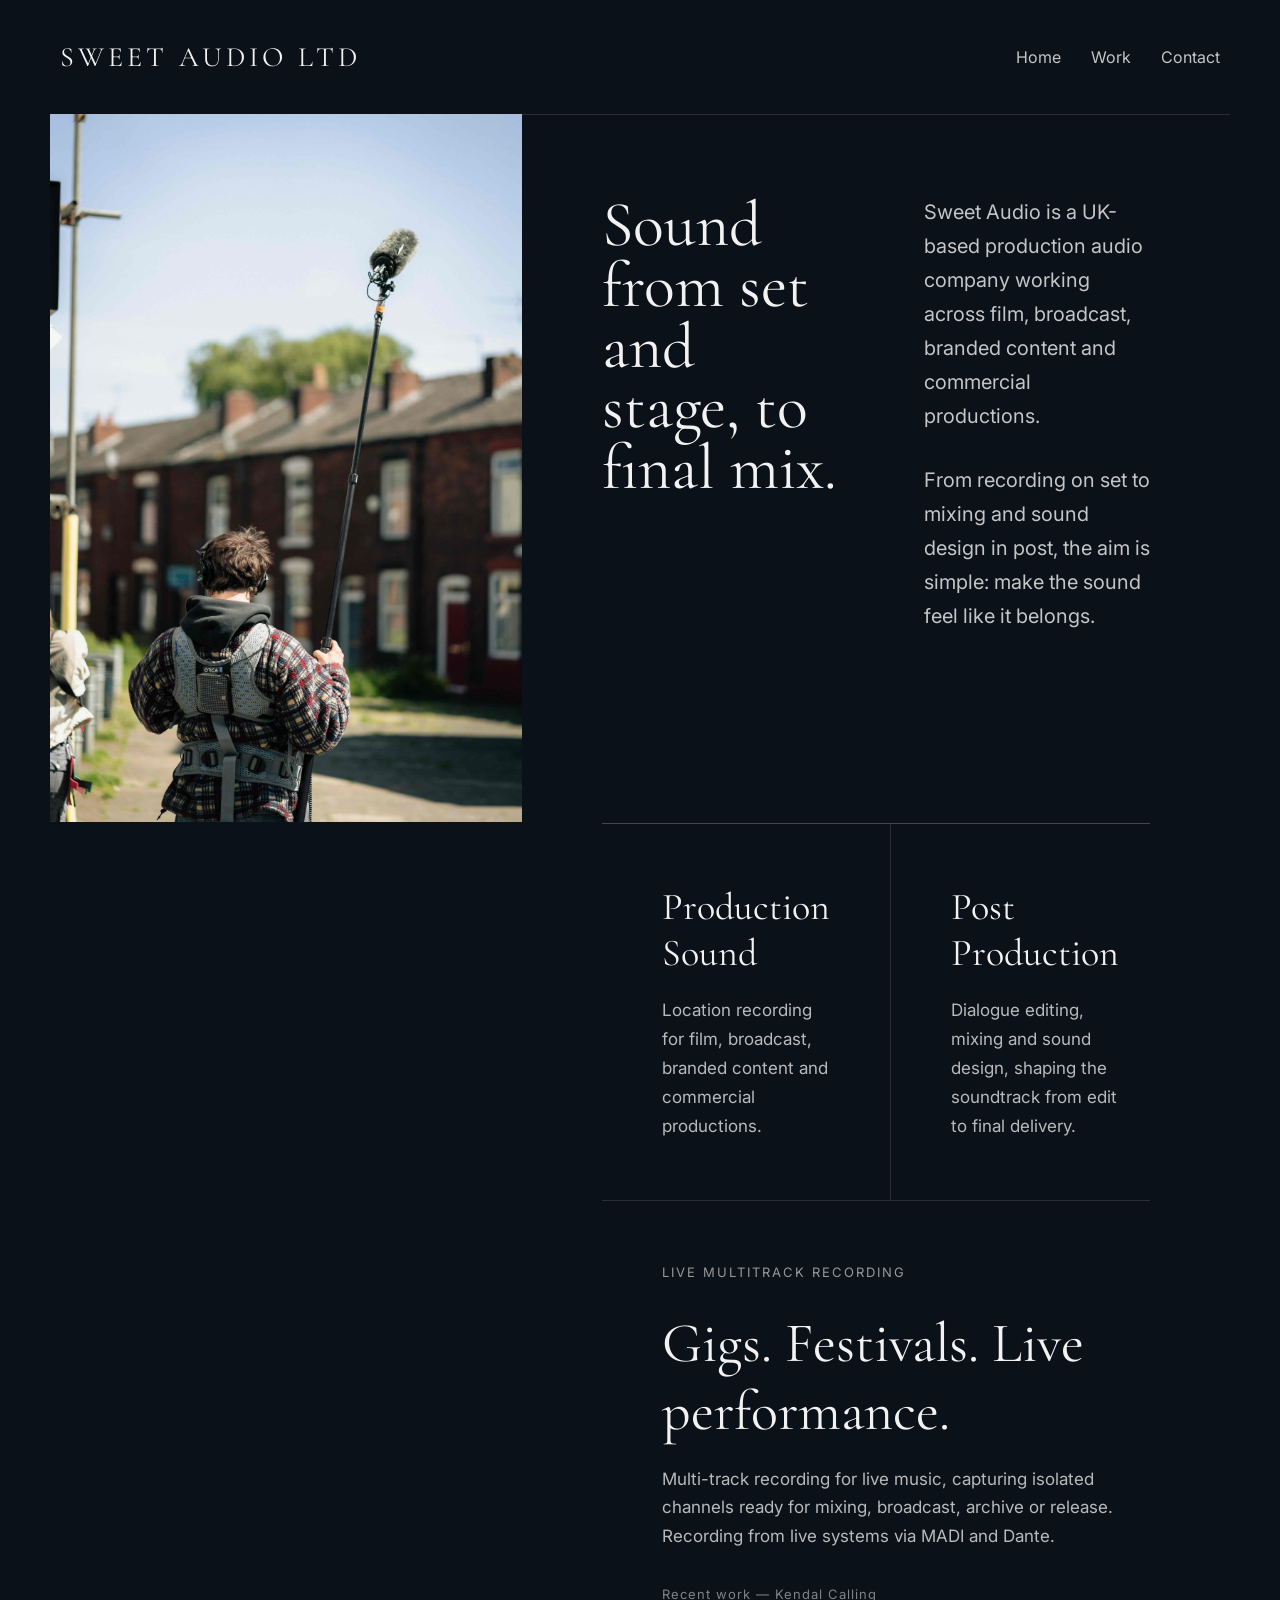
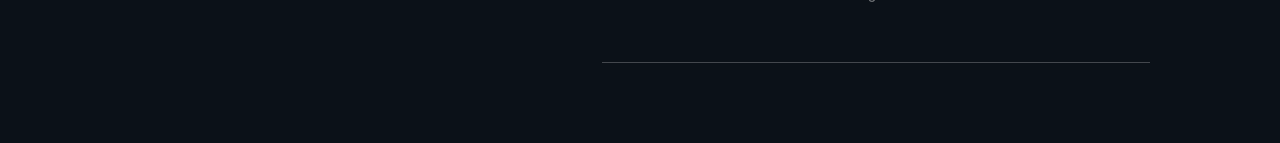
==== commit b0a04e8b: "Update about.html" ====
--- a/about.html
+++ b/about.html
@@ -37,7 +37,7 @@
     <section class="about-story">
 
       <div class="about-story-heading">
-        <h2>Sound from set or stage<br>to final mix.</h2>
+        <h2>Sound from set and <br> stage, to final mix.</h2>
       </div>
 
       <div class="about-story-text">
--- a/css/style.css
+++ b/css/style.css
@@ -321,13 +321,19 @@
     padding:80px 30px;
   }
 
-  .about-preview{
-    grid-template-columns:1fr;
-  }
-
-  .about-text{
-    padding:60px 30px;
-  }
+.about-preview {
+  display: grid;
+  grid-template-columns: 1fr 1fr;
+  min-height: 560px;
+  margin: 0 50px;
+}
+
+.about-text {
+  padding: 70px 90px;
+  display: flex;
+  flex-direction: column;
+  justify-content: center;
+}
 
 }
 
@@ -638,4 +644,32 @@
   width: 40px;
   height: 40px;
   object-fit: contain;
+}
+
+.about-preview-links {
+  display: flex;
+  gap: 45px;
+  margin-top: 45px;
+}
+
+.about-preview-links a {
+  color: #fff;
+  text-decoration: none;
+  font-size: 16px;
+  opacity: .7;
+  transition: opacity .3s ease;
+}
+
+.about-preview-links a:hover {
+  opacity: 1;
+}
+
+.about-preview-links span {
+  display: inline-block;
+  margin-left: 8px;
+  transition: transform .3s ease;
+}
+
+.about-preview-links a:hover span {
+  transform: translateX(5px);
 }
